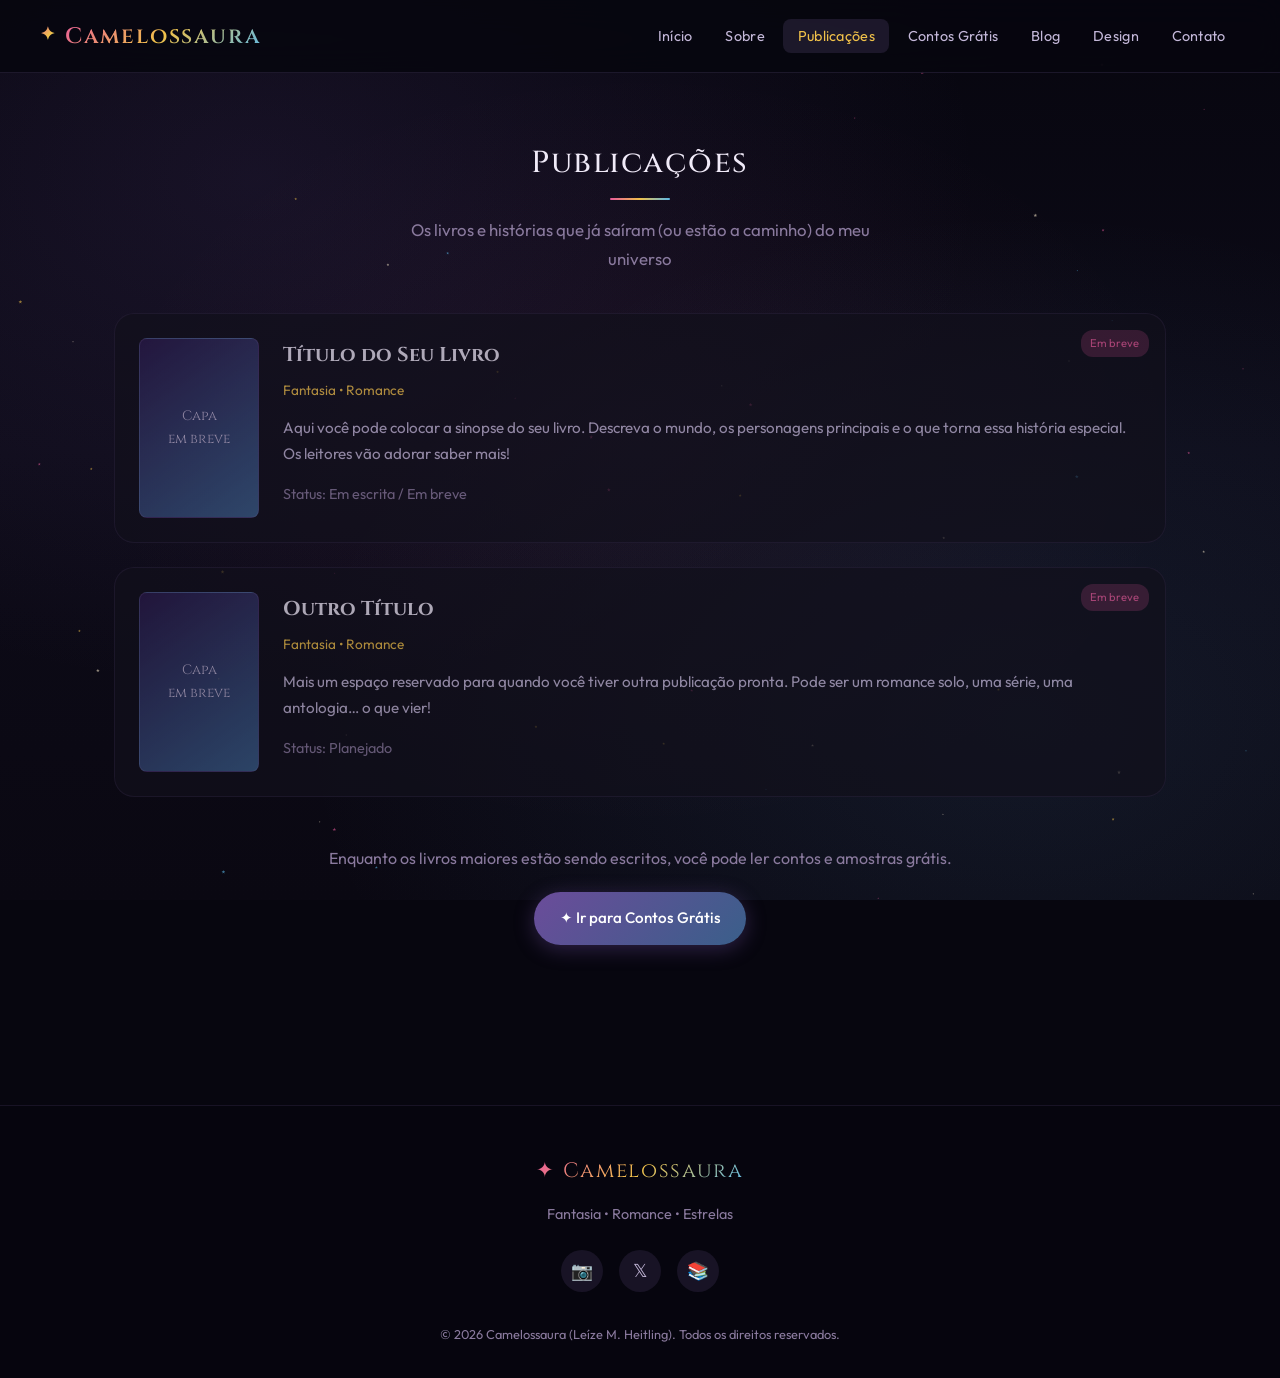
==== camelossaura-site/publicacoes.html @ bfa6b110 "Add files via upload" ====
<!DOCTYPE html>
<html lang="pt-BR">
<head>
  <meta charset="UTF-8">
  <meta name="viewport" content="width=device-width, initial-scale=1.0">
  <title>Publicações | Camelossaura</title>
  <meta name="description" content="Livros e publicações de Camelossaura (Leíze M. Heitling) — fantasia e romance.">
  <link rel="stylesheet" href="css/style.css">
  <link rel="icon" href="data:image/svg+xml,<svg xmlns='http://www.w3.org/2000/svg' viewBox='0 0 100 100'><text y='.9em' font-size='90'>✦</text></svg>">
</head>
<body>
  <div class="stars" id="stars"></div>

  <header>
    <div class="nav-container">
      <a href="index.html" class="logo">
        <span class="star-icon">✦</span>
        <span>Camelossaura</span>
      </a>
      <button class="menu-toggle" id="menuToggle" aria-label="Abrir menu">☰</button>
      <nav id="mainNav">
        <ul>
          <li><a href="index.html">Início</a></li>
          <li><a href="sobre.html">Sobre</a></li>
          <li><a href="publicacoes.html" class="active">Publicações</a></li>
          <li><a href="contos.html">Contos Grátis</a></li>
          <li><a href="blog.html">Blog</a></li>
          <li><a href="design.html">Design</a></li>
          <li><a href="contato.html">Contato</a></li>
        </ul>
      </nav>
    </div>
  </header>

  <main>
    <section class="section" style="padding-top: 1rem;">
      <div class="section-header">
        <h2>Publicações</h2>
        <div class="divider"></div>
        <p>Os livros e histórias que já saíram (ou estão a caminho) do meu universo</p>
      </div>

      <!-- Exemplo de livro - substitua pelos reais -->
      <div style="display: flex; flex-direction: column; gap: 1.5rem; margin-top: 2rem;">
        
        <article class="book-card coming-soon">
          <div class="book-cover">
            Capa<br>em breve
          </div>
          <div class="book-info">
            <h3>Título do Seu Livro</h3>
            <p class="genre">Fantasia • Romance</p>
            <p>
              Aqui você pode colocar a sinopse do seu livro. Descreva o mundo, os personagens principais 
              e o que torna essa história especial. Os leitores vão adorar saber mais!
            </p>
            <p style="margin-top: 1rem; font-size: 0.9rem; color: var(--text-muted);">
              Status: Em escrita / Em breve
            </p>
          </div>
        </article>

        <article class="book-card coming-soon">
          <div class="book-cover">
            Capa<br>em breve
          </div>
          <div class="book-info">
            <h3>Outro Título</h3>
            <p class="genre">Fantasia • Romance</p>
            <p>
              Mais um espaço reservado para quando você tiver outra publicação pronta. 
              Pode ser um romance solo, uma série, uma antologia… o que vier!
            </p>
            <p style="margin-top: 1rem; font-size: 0.9rem; color: var(--text-muted);">
              Status: Planejado
            </p>
          </div>
        </article>

      </div>

      <div class="text-center mt-2" style="margin-top: 3rem;">
        <p style="color: var(--text-muted); margin-bottom: 1.2rem;">
          Enquanto os livros maiores estão sendo escritos, você pode ler contos e amostras grátis.
        </p>
        <a href="contos.html" class="btn btn-primary">✦ Ir para Contos Grátis</a>
      </div>
    </section>
  </main>

  <footer>
    <div class="footer-content">
      <div class="footer-logo"><span>✦ Camelossaura</span></div>
      <p class="footer-text">Fantasia • Romance • Estrelas</p>
      <div class="social-links">
        <a href="#" title="Instagram" aria-label="Instagram">📷</a>
        <a href="#" title="Twitter / X" aria-label="Twitter">𝕏</a>
        <a href="#" title="Goodreads" aria-label="Goodreads">📚</a>
      </div>
      <p class="copyright">© 2026 Camelossaura (Leíze M. Heitling). Todos os direitos reservados.</p>
    </div>
  </footer>

  <script src="js/main.js"></script>
</body>
</html>
---- camelossaura-site/css/style.css ----
/* ========================================
   Camelossaura — Site da Escritora
   Tema: Noite mística / Galáxia
   Cores inspiradas na bandeira pansexual
   ======================================== */

@import url('https://fonts.googleapis.com/css2?family=Cinzel:wght@400;500;600;700&family=Cormorant+Garamond:ital,wght@0,400;0,500;0,600;1,400;1,500&family=Outfit:wght@300;400;500;600&display=swap');

:root {
  /* Cores principais - noite mística */
  --bg-deep: #07060f;
  --bg-card: #12101c;
  --bg-elevated: #1a1729;
  
  /* Roxos e azuis */
  --purple-deep: #2a1a4a;
  --purple: #6b4c9a;
  --purple-light: #9b7ec8;
  --blue-mystic: #3a5f8a;
  --blue-bright: #5b9fd4;
  --cyan: #7ec8e3;
  
  /* Acentos da bandeira pan (adaptados) */
  --pan-pink: #e85a9b;
  --pan-yellow: #f0c14a;
  --pan-blue: #5bb8e8;
  
  /* Texto */
  --text-primary: #f0eaf8;
  --text-secondary: #c4b8d9;
  --text-muted: #8a7a9e;
  
  /* Destaques */
  --gold: #e8c872;
  --star: #f5e6c8;
  
  /* Tipografia */
  --font-display: 'Cinzel', serif;
  --font-serif: 'Cormorant Garamond', serif;
  --font-sans: 'Outfit', sans-serif;
  
  /* Espaçamentos */
  --radius: 12px;
  --radius-lg: 20px;
  --shadow: 0 8px 32px rgba(0, 0, 0, 0.4);
  --glow: 0 0 40px rgba(107, 76, 154, 0.25);
}

*, *::before, *::after {
  box-sizing: border-box;
  margin: 0;
  padding: 0;
}

html {
  scroll-behavior: smooth;
}

body {
  font-family: var(--font-sans);
  background: var(--bg-deep);
  color: var(--text-primary);
  line-height: 1.7;
  min-height: 100vh;
  overflow-x: hidden;
}

/* Fundo com estrelas e gradiente galáctico */
body::before {
  content: '';
  position: fixed;
  inset: 0;
  background: 
    radial-gradient(ellipse at 20% 20%, rgba(107, 76, 154, 0.15) 0%, transparent 50%),
    radial-gradient(ellipse at 80% 80%, rgba(91, 159, 212, 0.1) 0%, transparent 50%),
    radial-gradient(ellipse at 50% 50%, rgba(232, 90, 155, 0.05) 0%, transparent 60%),
    linear-gradient(180deg, #07060f 0%, #0d0b18 50%, #0a0812 100%);
  z-index: -2;
  pointer-events: none;
}

/* Estrelas de 4 pontas (CSS) */
.stars {
  position: fixed;
  inset: 0;
  z-index: -1;
  pointer-events: none;
  overflow: hidden;
}

.star {
  position: absolute;
  width: 4px;
  height: 4px;
  background: var(--star);
  clip-path: polygon(50% 0%, 61% 35%, 98% 35%, 68% 57%, 79% 91%, 50% 70%, 21% 91%, 32% 57%, 2% 35%, 39% 35%);
  opacity: 0.6;
  animation: twinkle 4s ease-in-out infinite;
}

.star.small { width: 3px; height: 3px; }
.star.tiny { width: 2px; height: 2px; opacity: 0.4; }
.star.yellow { background: var(--pan-yellow); }
.star.pink { background: var(--pan-pink); }
.star.blue { background: var(--pan-blue); }

@keyframes twinkle {
  0%, 100% { opacity: 0.3; transform: scale(1); }
  50% { opacity: 0.9; transform: scale(1.2); }
}

/* ========== HEADER / NAV ========== */
header {
  position: sticky;
  top: 0;
  z-index: 100;
  background: rgba(7, 6, 15, 0.85);
  backdrop-filter: blur(16px);
  border-bottom: 1px solid rgba(155, 126, 200, 0.15);
  padding: 0 1.5rem;
}

.nav-container {
  max-width: 1200px;
  margin: 0 auto;
  display: flex;
  align-items: center;
  justify-content: space-between;
  height: 72px;
}

.logo {
  font-family: var(--font-display);
  font-size: 1.4rem;
  font-weight: 600;
  color: var(--text-primary);
  text-decoration: none;
  letter-spacing: 0.08em;
  display: flex;
  align-items: center;
  gap: 0.5rem;
}

.logo span {
  background: linear-gradient(135deg, var(--pan-pink), var(--pan-yellow), var(--pan-blue));
  -webkit-background-clip: text;
  -webkit-text-fill-color: transparent;
  background-clip: text;
}

.logo .star-icon {
  color: var(--pan-yellow);
  font-size: 1.1rem;
}

nav ul {
  display: flex;
  list-style: none;
  gap: 0.25rem;
}

nav a {
  font-family: var(--font-sans);
  font-size: 0.9rem;
  font-weight: 400;
  color: var(--text-secondary);
  text-decoration: none;
  padding: 0.5rem 0.9rem;
  border-radius: 8px;
  transition: all 0.25s ease;
  letter-spacing: 0.02em;
}

nav a:hover,
nav a.active {
  color: var(--text-primary);
  background: rgba(155, 126, 200, 0.15);
}

nav a.active {
  color: var(--pan-yellow);
}

/* Mobile menu */
.menu-toggle {
  display: none;
  background: none;
  border: none;
  color: var(--text-primary);
  font-size: 1.5rem;
  cursor: pointer;
  padding: 0.5rem;
}

/* ========== MAIN LAYOUT ========== */
main {
  max-width: 1100px;
  margin: 0 auto;
  padding: 3rem 1.5rem 5rem;
}

/* ========== HERO ========== */
.hero {
  text-align: center;
  padding: 4rem 0 5rem;
  position: relative;
}

.hero-photo {
  width: 180px;
  height: 180px;
  border-radius: 50%;
  object-fit: cover;
  border: 3px solid transparent;
  background: linear-gradient(var(--bg-deep), var(--bg-deep)) padding-box,
              linear-gradient(135deg, var(--pan-pink), var(--pan-yellow), var(--pan-blue)) border-box;
  box-shadow: 0 0 40px rgba(232, 90, 155, 0.2), 0 0 80px rgba(91, 159, 212, 0.15);
  margin: 0 auto 2rem;
  display: block;
}

.hero h1 {
  font-family: var(--font-display);
  font-size: clamp(2.2rem, 5vw, 3.2rem);
  font-weight: 600;
  letter-spacing: 0.06em;
  margin-bottom: 0.4rem;
  background: linear-gradient(135deg, #f0eaf8 0%, var(--pan-yellow) 50%, var(--pan-blue) 100%);
  -webkit-background-clip: text;
  -webkit-text-fill-color: transparent;
  background-clip: text;
}

.hero .subtitle {
  font-family: var(--font-serif);
  font-size: 1.35rem;
  font-style: italic;
  color: var(--text-secondary);
  margin-bottom: 1.5rem;
}

.hero .tagline {
  font-size: 1.05rem;
  color: var(--text-muted);
  max-width: 520px;
  margin: 0 auto 2.5rem;
  line-height: 1.8;
}

.hero-buttons {
  display: flex;
  gap: 1rem;
  justify-content: center;
  flex-wrap: wrap;
}

/* ========== BUTTONS ========== */
.btn {
  display: inline-flex;
  align-items: center;
  gap: 0.5rem;
  font-family: var(--font-sans);
  font-size: 0.95rem;
  font-weight: 500;
  padding: 0.85rem 1.6rem;
  border-radius: 50px;
  text-decoration: none;
  transition: all 0.3s ease;
  border: none;
  cursor: pointer;
}

.btn-primary {
  background: linear-gradient(135deg, var(--purple) 0%, var(--blue-mystic) 100%);
  color: white;
  box-shadow: 0 4px 20px rgba(107, 76, 154, 0.4);
}

.btn-primary:hover {
  transform: translateY(-2px);
  box-shadow: 0 6px 28px rgba(107, 76, 154, 0.55);
}

.btn-secondary {
  background: transparent;
  color: var(--text-primary);
  border: 1px solid rgba(155, 126, 200, 0.4);
}

.btn-secondary:hover {
  background: rgba(155, 126, 200, 0.12);
  border-color: var(--purple-light);
}

.btn-accent {
  background: linear-gradient(135deg, var(--pan-pink), #c44a7a);
  color: white;
  box-shadow: 0 4px 20px rgba(232, 90, 155, 0.3);
}

/* ========== SECTIONS ========== */
.section {
  margin-bottom: 5rem;
}

.section-header {
  text-align: center;
  margin-bottom: 2.5rem;
}

.section-header h2 {
  font-family: var(--font-display);
  font-size: 1.9rem;
  font-weight: 500;
  letter-spacing: 0.05em;
  margin-bottom: 0.6rem;
  color: var(--text-primary);
}

.section-header .divider {
  width: 60px;
  height: 2px;
  background: linear-gradient(90deg, var(--pan-pink), var(--pan-yellow), var(--pan-blue));
  margin: 0 auto 1rem;
  border-radius: 2px;
}

.section-header p {
  color: var(--text-muted);
  font-size: 1.05rem;
  max-width: 500px;
  margin: 0 auto;
}

/* ========== CARDS ========== */
.card-grid {
  display: grid;
  grid-template-columns: repeat(auto-fit, minmax(280px, 1fr));
  gap: 1.5rem;
}

.card {
  background: var(--bg-card);
  border: 1px solid rgba(155, 126, 200, 0.12);
  border-radius: var(--radius-lg);
  padding: 1.75rem;
  transition: all 0.3s ease;
  position: relative;
  overflow: hidden;
}

.card::before {
  content: '';
  position: absolute;
  top: 0;
  left: 0;
  right: 0;
  height: 3px;
  background: linear-gradient(90deg, var(--pan-pink), var(--pan-yellow), var(--pan-blue));
  opacity: 0;
  transition: opacity 0.3s ease;
}

.card:hover {
  transform: translateY(-4px);
  border-color: rgba(155, 126, 200, 0.3);
  box-shadow: var(--glow);
}

.card:hover::before {
  opacity: 1;
}

.card h3 {
  font-family: var(--font-display);
  font-size: 1.2rem;
  font-weight: 500;
  margin-bottom: 0.6rem;
  color: var(--text-primary);
}

.card p {
  color: var(--text-secondary);
  font-size: 0.95rem;
  line-height: 1.7;
}

.card .meta {
  font-size: 0.8rem;
  color: var(--text-muted);
  margin-top: 1rem;
  display: flex;
  gap: 1rem;
  align-items: center;
}

.card .tag {
  display: inline-block;
  font-size: 0.75rem;
  padding: 0.25rem 0.7rem;
  border-radius: 20px;
  background: rgba(107, 76, 154, 0.25);
  color: var(--purple-light);
  margin-right: 0.4rem;
}

.card .tag.romance {
  background: rgba(232, 90, 155, 0.2);
  color: var(--pan-pink);
}

.card .tag.fantasia {
  background: rgba(91, 159, 212, 0.2);
  color: var(--pan-blue);
}

/* ========== ABOUT ========== */
.about-grid {
  display: grid;
  grid-template-columns: 1fr 1.4fr;
  gap: 3rem;
  align-items: center;
}

.about-photo {
  width: 100%;
  max-width: 340px;
  border-radius: var(--radius-lg);
  border: 2px solid rgba(155, 126, 200, 0.2);
  box-shadow: var(--shadow);
  display: block;
  margin: 0 auto;
}

.about-text h2 {
  font-family: var(--font-display);
  font-size: 1.8rem;
  margin-bottom: 1rem;
}

.about-text p {
  color: var(--text-secondary);
  margin-bottom: 1.2rem;
  font-size: 1.05rem;
  font-family: var(--font-serif);
  line-height: 1.85;
}

.about-text .highlight {
  color: var(--pan-yellow);
  font-weight: 500;
}

/* ========== BOOK CARDS ========== */
.book-card {
  display: flex;
  gap: 1.5rem;
  background: var(--bg-card);
  border: 1px solid rgba(155, 126, 200, 0.12);
  border-radius: var(--radius-lg);
  padding: 1.5rem;
  transition: all 0.3s ease;
}

.book-card:hover {
  border-color: rgba(155, 126, 200, 0.3);
  box-shadow: var(--glow);
}

.book-cover {
  width: 120px;
  height: 180px;
  background: linear-gradient(145deg, var(--purple-deep), var(--blue-mystic));
  border-radius: 8px;
  flex-shrink: 0;
  display: flex;
  align-items: center;
  justify-content: center;
  font-family: var(--font-display);
  font-size: 0.85rem;
  text-align: center;
  color: var(--text-secondary);
  padding: 0.5rem;
  border: 1px solid rgba(155, 126, 200, 0.2);
}

.book-info h3 {
  font-family: var(--font-display);
  font-size: 1.25rem;
  margin-bottom: 0.4rem;
}

.book-info .genre {
  font-size: 0.85rem;
  color: var(--pan-yellow);
  margin-bottom: 0.8rem;
}

.book-info p {
  color: var(--text-secondary);
  font-size: 0.95rem;
  line-height: 1.7;
}

/* ========== STORY PREVIEW ========== */
.story-preview {
  background: var(--bg-card);
  border: 1px solid rgba(155, 126, 200, 0.12);
  border-radius: var(--radius-lg);
  padding: 2rem;
  margin-bottom: 1.5rem;
}

.story-preview h3 {
  font-family: var(--font-display);
  font-size: 1.35rem;
  margin-bottom: 0.5rem;
}

.story-preview .excerpt {
  font-family: var(--font-serif);
  font-size: 1.1rem;
  font-style: italic;
  color: var(--text-secondary);
  line-height: 1.9;
  margin: 1.2rem 0;
  padding-left: 1.2rem;
  border-left: 3px solid var(--pan-yellow);
}

.story-preview .read-more {
  color: var(--pan-blue);
  text-decoration: none;
  font-weight: 500;
  font-size: 0.95rem;
}

.story-preview .read-more:hover {
  color: var(--pan-yellow);
}

/* ========== BLOG POSTS ========== */
.post-list {
  display: flex;
  flex-direction: column;
  gap: 1.25rem;
}

.post-item {
  display: flex;
  gap: 1.5rem;
  padding: 1.5rem;
  background: var(--bg-card);
  border-radius: var(--radius);
  border: 1px solid rgba(155, 126, 200, 0.1);
  transition: all 0.25s ease;
  text-decoration: none;
  color: inherit;
}

.post-item:hover {
  border-color: rgba(155, 126, 200, 0.3);
  background: var(--bg-elevated);
}

.post-date {
  font-size: 0.85rem;
  color: var(--pan-yellow);
  min-width: 90px;
  font-weight: 500;
}

.post-content h3 {
  font-family: var(--font-display);
  font-size: 1.15rem;
  margin-bottom: 0.3rem;
}

.post-content p {
  color: var(--text-muted);
  font-size: 0.9rem;
}

/* ========== CONTACT ========== */
.contact-grid {
  display: grid;
  grid-template-columns: 1fr 1fr;
  gap: 2.5rem;
}

.contact-info {
  background: var(--bg-card);
  border-radius: var(--radius-lg);
  padding: 2rem;
  border: 1px solid rgba(155, 126, 200, 0.12);
}

.contact-info h3 {
  font-family: var(--font-display);
  font-size: 1.3rem;
  margin-bottom: 1.5rem;
}

.contact-item {
  display: flex;
  align-items: flex-start;
  gap: 1rem;
  margin-bottom: 1.2rem;
}

.contact-item .icon {
  width: 40px;
  height: 40px;
  background: rgba(107, 76, 154, 0.2);
  border-radius: 10px;
  display: flex;
  align-items: center;
  justify-content: center;
  color: var(--pan-yellow);
  font-size: 1.1rem;
  flex-shrink: 0;
}

.contact-item a {
  color: var(--text-secondary);
  text-decoration: none;
}

.contact-item a:hover {
  color: var(--pan-blue);
}

.contact-form {
  display: flex;
  flex-direction: column;
  gap: 1.2rem;
}

.form-group label {
  display: block;
  font-size: 0.9rem;
  color: var(--text-secondary);
  margin-bottom: 0.4rem;
}

.form-group input,
.form-group textarea {
  width: 100%;
  padding: 0.9rem 1.1rem;
  background: var(--bg-elevated);
  border: 1px solid rgba(155, 126, 200, 0.2);
  border-radius: 10px;
  color: var(--text-primary);
  font-family: var(--font-sans);
  font-size: 0.95rem;
  transition: border-color 0.25s ease;
}

.form-group input:focus,
.form-group textarea:focus {
  outline: none;
  border-color: var(--purple-light);
}

.form-group textarea {
  min-height: 140px;
  resize: vertical;
}

/* ========== DESIGN / PORTFOLIO ========== */
.design-grid {
  display: grid;
  grid-template-columns: repeat(auto-fit, minmax(260px, 1fr));
  gap: 1.5rem;
}

.design-card {
  background: var(--bg-card);
  border-radius: var(--radius-lg);
  overflow: hidden;
  border: 1px solid rgba(155, 126, 200, 0.12);
  transition: all 0.3s ease;
}

.design-card:hover {
  transform: translateY(-4px);
  box-shadow: var(--glow);
}

.design-placeholder {
  height: 180px;
  background: linear-gradient(145deg, var(--purple-deep), #1a2a4a);
  display: flex;
  align-items: center;
  justify-content: center;
  color: var(--text-muted);
  font-size: 0.9rem;
}

.design-card .info {
  padding: 1.2rem;
}

.design-card h3 {
  font-family: var(--font-display);
  font-size: 1.1rem;
  margin-bottom: 0.3rem;
}

.design-card p {
  font-size: 0.9rem;
  color: var(--text-muted);
}

/* ========== FOOTER ========== */
footer {
  background: rgba(7, 6, 15, 0.9);
  border-top: 1px solid rgba(155, 126, 200, 0.12);
  padding: 3rem 1.5rem 2rem;
  text-align: center;
}

.footer-content {
  max-width: 700px;
  margin: 0 auto;
}

.footer-logo {
  font-family: var(--font-display);
  font-size: 1.3rem;
  letter-spacing: 0.08em;
  margin-bottom: 0.8rem;
}

.footer-logo span {
  background: linear-gradient(135deg, var(--pan-pink), var(--pan-yellow), var(--pan-blue));
  -webkit-background-clip: text;
  -webkit-text-fill-color: transparent;
  background-clip: text;
}

.footer-text {
  color: var(--text-muted);
  font-size: 0.9rem;
  margin-bottom: 1.5rem;
}

.social-links {
  display: flex;
  justify-content: center;
  gap: 1rem;
  margin-bottom: 2rem;
}

.social-links a {
  width: 42px;
  height: 42px;
  border-radius: 50%;
  background: rgba(155, 126, 200, 0.12);
  display: flex;
  align-items: center;
  justify-content: center;
  color: var(--text-secondary);
  text-decoration: none;
  transition: all 0.25s ease;
  font-size: 1.1rem;
}

.social-links a:hover {
  background: rgba(155, 126, 200, 0.25);
  color: var(--pan-yellow);
  transform: translateY(-2px);
}

.copyright {
  font-size: 0.8rem;
  color: var(--text-muted);
}

/* ========== RESPONSIVE ========== */
@media (max-width: 860px) {
  .about-grid,
  .contact-grid {
    grid-template-columns: 1fr;
  }
  
  .about-photo {
    max-width: 280px;
  }
  
  .book-card {
    flex-direction: column;
    align-items: center;
    text-align: center;
  }
}

@media (max-width: 768px) {
  .menu-toggle {
    display: block;
  }
  
  nav {
    position: absolute;
    top: 72px;
    left: 0;
    right: 0;
    background: rgba(7, 6, 15, 0.98);
    backdrop-filter: blur(16px);
    border-bottom: 1px solid rgba(155, 126, 200, 0.15);
    max-height: 0;
    overflow: hidden;
    transition: max-height 0.35s ease;
  }
  
  nav.open {
    max-height: 400px;
  }
  
  nav ul {
    flex-direction: column;
    padding: 1rem;
    gap: 0.25rem;
  }
  
  nav a {
    display: block;
    padding: 0.85rem 1rem;
  }
  
  .hero {
    padding: 2.5rem 0 3.5rem;
  }
  
  .hero-photo {
    width: 140px;
    height: 140px;
  }
}

/* ========== UTILITIES ========== */
.text-center { text-align: center; }
.mt-2 { margin-top: 2rem; }
.mb-2 { margin-bottom: 2rem; }

.badge {
  display: inline-block;
  font-size: 0.75rem;
  padding: 0.3rem 0.8rem;
  border-radius: 20px;
  background: rgba(240, 193, 74, 0.15);
  color: var(--pan-yellow);
  font-weight: 500;
  letter-spacing: 0.03em;
}

.coming-soon {
  opacity: 0.7;
  position: relative;
}

.coming-soon::after {
  content: 'Em breve';
  position: absolute;
  top: 1rem;
  right: 1rem;
  font-size: 0.7rem;
  background: rgba(232, 90, 155, 0.25);
  color: var(--pan-pink);
  padding: 0.25rem 0.6rem;
  border-radius: 12px;
}
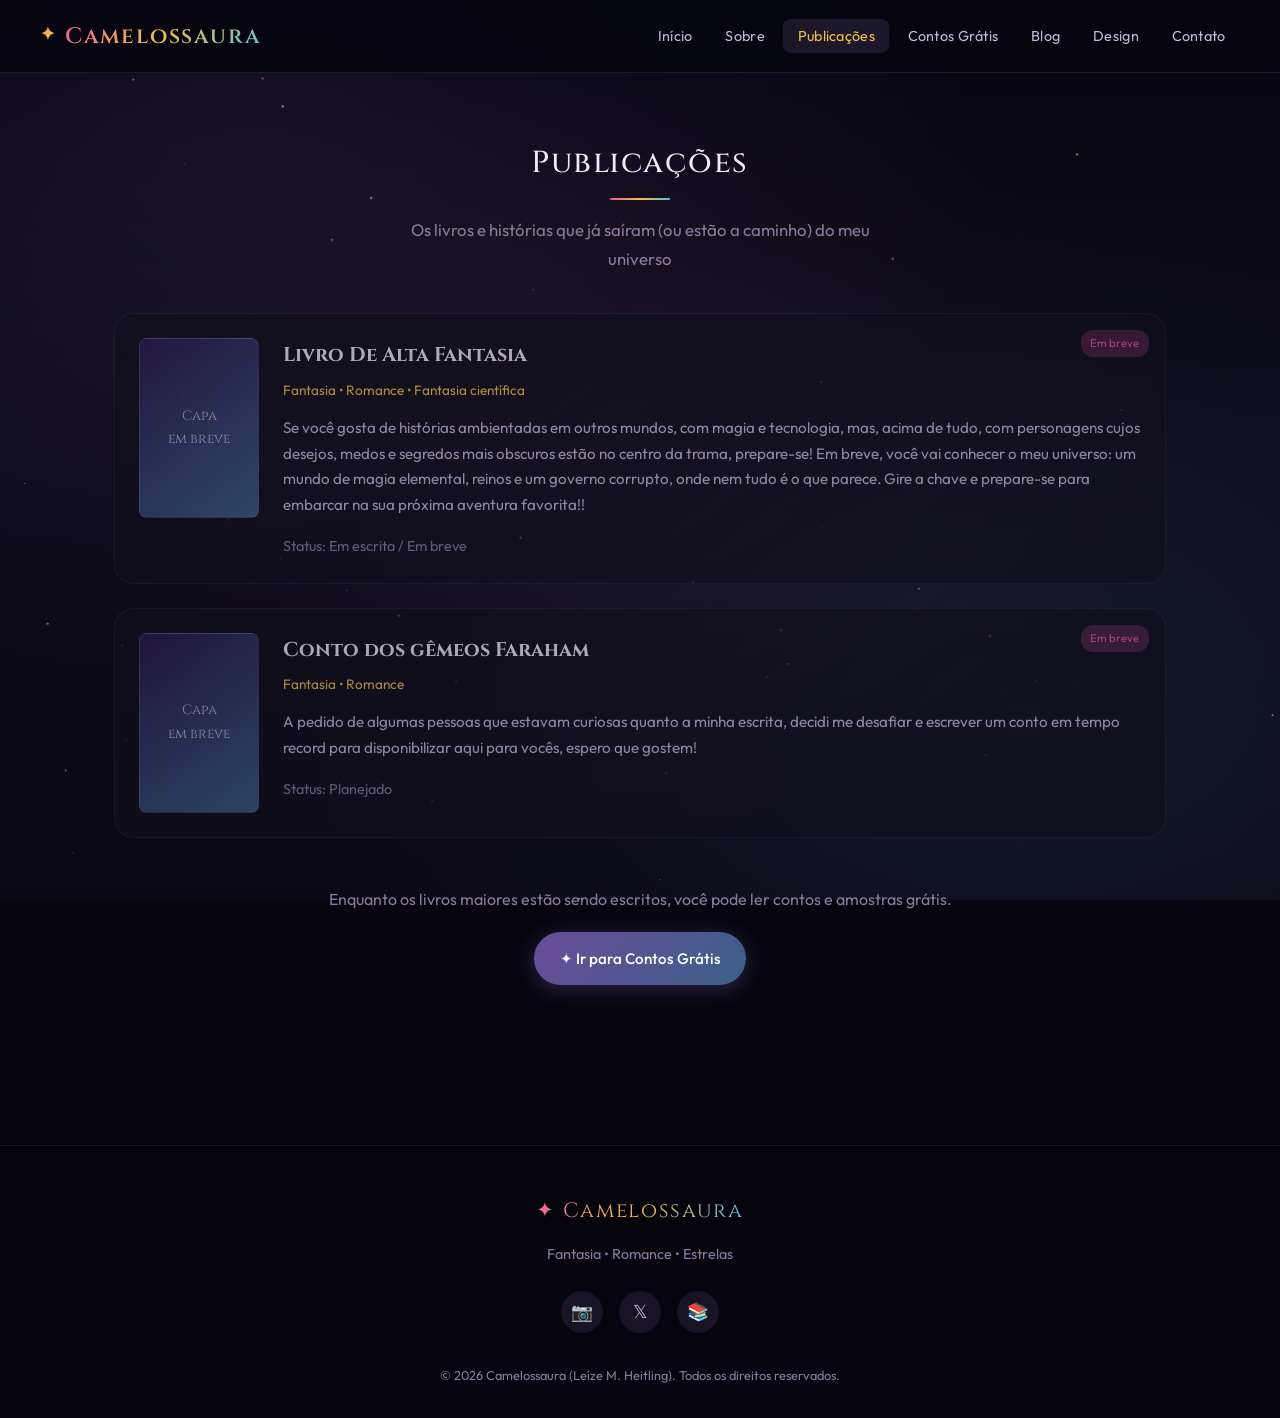
==== commit 6ca29a6e: "Update publicacoes.html" ====
--- a/camelossaura-site/publicacoes.html
+++ b/camelossaura-site/publicacoes.html
@@ -48,11 +48,14 @@
             Capa<br>em breve
           </div>
           <div class="book-info">
-            <h3>Título do Seu Livro</h3>
-            <p class="genre">Fantasia • Romance</p>
+            <h3>Livro De Alta Fantasia</h3>
+            <p class="genre">Fantasia • Romance • Fantasia científica</p>
             <p>
-              Aqui você pode colocar a sinopse do seu livro. Descreva o mundo, os personagens principais 
-              e o que torna essa história especial. Os leitores vão adorar saber mais!
+              Se você gosta de histórias ambientadas em outros mundos, com magia e tecnologia, mas, acima de tudo, com personagens cujos desejos, medos e segredos mais obscuros estão no centro da trama, prepare-se!
+
+Em breve, você vai conhecer o meu universo: um mundo de magia elemental, reinos e um governo corrupto, onde nem tudo é o que parece.
+
+Gire a chave e prepare-se para embarcar na sua próxima aventura favorita!!
             </p>
             <p style="margin-top: 1rem; font-size: 0.9rem; color: var(--text-muted);">
               Status: Em escrita / Em breve
@@ -65,11 +68,10 @@
             Capa<br>em breve
           </div>
           <div class="book-info">
-            <h3>Outro Título</h3>
+            <h3>Conto dos gêmeos Faraham</h3>
             <p class="genre">Fantasia • Romance</p>
             <p>
-              Mais um espaço reservado para quando você tiver outra publicação pronta. 
-              Pode ser um romance solo, uma série, uma antologia… o que vier!
+             A pedido de algumas pessoas que estavam curiosas quanto a minha escrita, decidi me desafiar e escrever um conto em tempo record para disponibilizar aqui para vocês, espero que gostem!
             </p>
             <p style="margin-top: 1rem; font-size: 0.9rem; color: var(--text-muted);">
               Status: Planejado
